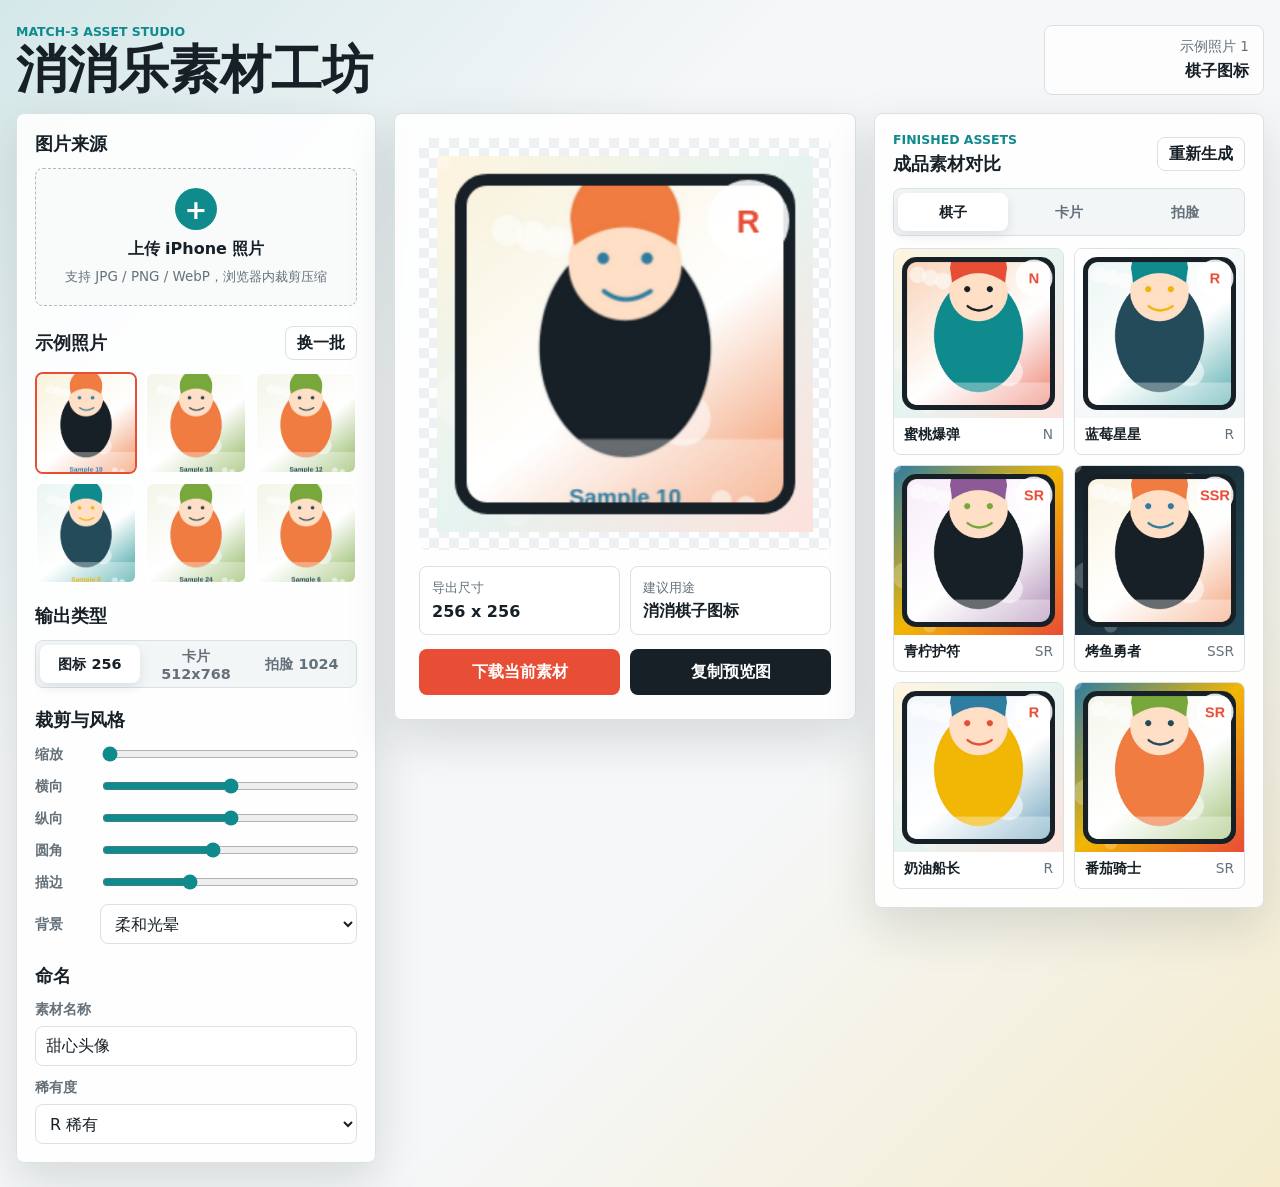
==== match-3-game/index.html @ a02fead3 "match 3 game client" ====
<!doctype html>
<html lang="zh-CN">
  <head>
    <meta charset="UTF-8" />
    <meta name="viewport" content="width=device-width, initial-scale=1.0" />
    <title>消消乐素材工坊</title>
    <link rel="stylesheet" href="./styles.css" />
  </head>
  <body>
    <main class="app-shell">
      <header class="topbar">
        <div>
          <p class="eyebrow">Match-3 Asset Studio</p>
          <h1>消消乐素材工坊</h1>
        </div>
        <div class="export-summary" aria-live="polite">
          <span id="sourceName">未选择图片</span>
          <strong id="outputModeLabel">棋子图标</strong>
        </div>
      </header>

      <section class="workspace">
        <aside class="tool-panel" aria-label="素材配置">
          <div class="panel-block">
            <h2>图片来源</h2>
            <label class="upload-drop" for="fileInput">
              <input id="fileInput" type="file" accept="image/jpeg,image/png,image/webp" />
              <span class="upload-icon" aria-hidden="true">+</span>
              <strong>上传 iPhone 照片</strong>
              <small>支持 JPG / PNG / WebP，浏览器内裁剪压缩</small>
            </label>
          </div>

          <div class="panel-block">
            <div class="block-title">
              <h2>示例照片</h2>
              <button class="ghost-button" id="regenerateSamples" type="button">换一批</button>
            </div>
            <div class="sample-grid" id="sampleGrid"></div>
          </div>

          <div class="panel-block">
            <h2>输出类型</h2>
            <div class="segmented" role="radiogroup" aria-label="输出类型">
              <button class="segment is-active" type="button" data-mode="icon">图标 256</button>
              <button class="segment" type="button" data-mode="card">卡片 512x768</button>
              <button class="segment" type="button" data-mode="slap">拍脸 1024</button>
            </div>
          </div>

          <div class="panel-block">
            <h2>裁剪与风格</h2>
            <label class="field">
              <span>缩放</span>
              <input id="scaleInput" type="range" min="1" max="3" step="0.01" value="1" />
            </label>
            <label class="field">
              <span>横向</span>
              <input id="offsetXInput" type="range" min="-1" max="1" step="0.01" value="0" />
            </label>
            <label class="field">
              <span>纵向</span>
              <input id="offsetYInput" type="range" min="-1" max="1" step="0.01" value="0" />
            </label>
            <label class="field">
              <span>圆角</span>
              <input id="radiusInput" type="range" min="0" max="42" step="1" value="18" />
            </label>
            <label class="field">
              <span>描边</span>
              <input id="borderInput" type="range" min="0" max="24" step="1" value="8" />
            </label>
            <label class="field">
              <span>背景</span>
              <select id="backdropInput">
                <option value="soft">柔和光晕</option>
                <option value="clean">干净浅色</option>
                <option value="rare">稀有卡面</option>
                <option value="dark">深色舞台</option>
              </select>
            </label>
          </div>

          <div class="panel-block">
            <h2>命名</h2>
            <label class="text-field">
              <span>素材名称</span>
              <input id="assetNameInput" type="text" value="甜心头像" maxlength="24" />
            </label>
            <label class="text-field">
              <span>稀有度</span>
              <select id="rarityInput">
                <option value="N">N 普通</option>
                <option value="R" selected>R 稀有</option>
                <option value="SR">SR 超稀有</option>
                <option value="SSR">SSR 典藏</option>
              </select>
            </label>
          </div>
        </aside>

        <section class="preview-panel" aria-label="素材预览">
          <div class="canvas-frame">
            <canvas id="previewCanvas" width="512" height="512"></canvas>
          </div>
          <div class="preview-meta">
            <div>
              <span>导出尺寸</span>
              <strong id="sizeLabel">256 x 256</strong>
            </div>
            <div>
              <span>建议用途</span>
              <strong id="usageLabel">消消棋子图标</strong>
            </div>
          </div>
          <div class="action-row">
            <button class="primary-button" id="downloadButton" type="button">下载当前素材</button>
            <button class="secondary-button" id="copyButton" type="button">复制预览图</button>
          </div>
        </section>

        <section class="gallery-panel" aria-label="成品素材">
          <div class="block-title">
            <div>
              <p class="eyebrow">Finished Assets</p>
              <h2>成品素材对比</h2>
            </div>
            <button class="ghost-button" id="buildGalleryButton" type="button">重新生成</button>
          </div>
          <div class="asset-tabs">
            <button class="tab is-active" type="button" data-gallery="icons">棋子</button>
            <button class="tab" type="button" data-gallery="cards">卡片</button>
            <button class="tab" type="button" data-gallery="slaps">拍脸</button>
          </div>
          <div class="asset-grid" id="assetGrid"></div>
        </section>
      </section>
    </main>

    <div class="lightbox" id="lightbox" aria-hidden="true">
      <button class="lightbox-close" id="lightboxClose" type="button" aria-label="关闭">x</button>
      <img id="lightboxImage" alt="" />
    </div>

    <script src="./script.js"></script>
  </body>
</html>
---- match-3-game/styles.css ----
:root {
  color-scheme: light;
  --ink: #172026;
  --muted: #65717a;
  --line: #d9e1e6;
  --paper: #f5f7f8;
  --panel: #ffffff;
  --accent: #e84d36;
  --teal: #0f8b8d;
  --gold: #f2b705;
  --green: #5a9c4a;
  --shadow: 0 18px 50px rgba(23, 32, 38, 0.14);
}

* {
  box-sizing: border-box;
}

body {
  margin: 0;
  min-height: 100vh;
  font-family:
    Inter, "PingFang SC", "Microsoft YaHei", system-ui, -apple-system, BlinkMacSystemFont, sans-serif;
  color: var(--ink);
  background:
    linear-gradient(135deg, rgba(15, 139, 141, 0.14), transparent 32%),
    linear-gradient(315deg, rgba(242, 183, 5, 0.18), transparent 36%),
    var(--paper);
}

button,
input,
select {
  font: inherit;
}

button {
  cursor: pointer;
}

.app-shell {
  width: min(1440px, calc(100% - 32px));
  margin: 0 auto;
  padding: 24px 0;
}

.topbar {
  display: flex;
  justify-content: space-between;
  gap: 18px;
  align-items: end;
  margin-bottom: 18px;
}

.eyebrow {
  margin: 0 0 5px;
  color: var(--teal);
  font-size: 0.78rem;
  font-weight: 900;
  letter-spacing: 0;
  text-transform: uppercase;
}

h1,
h2 {
  margin: 0;
  letter-spacing: 0;
}

h1 {
  font-size: clamp(2rem, 4vw, 3.9rem);
  line-height: 1;
}

h2 {
  font-size: 1.1rem;
}

.export-summary {
  min-width: 220px;
  display: grid;
  gap: 5px;
  justify-items: end;
  padding: 12px 14px;
  border: 1px solid var(--line);
  border-radius: 8px;
  background: rgba(255, 255, 255, 0.82);
}

.export-summary span {
  color: var(--muted);
  font-size: 0.85rem;
}

.workspace {
  display: grid;
  grid-template-columns: 360px minmax(0, 1fr) 390px;
  gap: 18px;
  align-items: start;
}

.tool-panel,
.preview-panel,
.gallery-panel {
  border: 1px solid var(--line);
  border-radius: 8px;
  background: rgba(255, 255, 255, 0.9);
  box-shadow: var(--shadow);
}

.tool-panel,
.gallery-panel {
  padding: 18px;
}

.panel-block + .panel-block {
  margin-top: 20px;
}

.block-title {
  display: flex;
  align-items: center;
  justify-content: space-between;
  gap: 12px;
}

.upload-drop {
  margin-top: 12px;
  min-height: 138px;
  display: grid;
  place-items: center;
  gap: 6px;
  padding: 18px;
  border: 1px dashed #aebbc3;
  border-radius: 8px;
  background: #f9fbfb;
  text-align: center;
}

.upload-drop input {
  position: absolute;
  inline-size: 1px;
  block-size: 1px;
  opacity: 0;
}

.upload-icon {
  width: 42px;
  height: 42px;
  display: grid;
  place-items: center;
  border-radius: 50%;
  background: var(--teal);
  color: #fff;
  font-size: 1.7rem;
  font-weight: 900;
}

.upload-drop small,
.preview-meta span {
  color: var(--muted);
  font-size: 0.84rem;
}

.sample-grid {
  display: grid;
  grid-template-columns: repeat(3, 1fr);
  gap: 8px;
  margin-top: 12px;
}

.sample-button {
  overflow: hidden;
  border: 2px solid transparent;
  border-radius: 8px;
  padding: 0;
  background: #fff;
}

.sample-button.is-active {
  border-color: var(--accent);
}

.sample-button img {
  display: block;
  width: 100%;
  aspect-ratio: 1;
  object-fit: cover;
}

.segmented,
.asset-tabs {
  display: grid;
  grid-template-columns: repeat(3, 1fr);
  gap: 6px;
  margin-top: 12px;
  padding: 4px;
  border: 1px solid var(--line);
  border-radius: 8px;
  background: #f3f6f7;
}

.segment,
.tab,
.ghost-button,
.primary-button,
.secondary-button {
  border: 0;
  border-radius: 8px;
  font-weight: 850;
}

.segment,
.tab {
  min-height: 38px;
  background: transparent;
  color: var(--muted);
  font-size: 0.9rem;
}

.segment.is-active,
.tab.is-active {
  background: #fff;
  color: var(--ink);
  box-shadow: 0 4px 12px rgba(23, 32, 38, 0.1);
}

.field,
.text-field {
  display: grid;
  gap: 7px;
  margin-top: 12px;
}

.field {
  grid-template-columns: 58px minmax(0, 1fr);
  align-items: center;
}

.field span,
.text-field span {
  color: var(--muted);
  font-size: 0.88rem;
  font-weight: 800;
}

input[type="range"] {
  width: 100%;
  accent-color: var(--teal);
}

input[type="text"],
select {
  width: 100%;
  height: 40px;
  border: 1px solid var(--line);
  border-radius: 8px;
  background: #fff;
  color: var(--ink);
  padding: 0 10px;
}

.ghost-button {
  min-height: 34px;
  padding: 0 11px;
  border: 1px solid var(--line);
  background: #fff;
  color: var(--ink);
}

.preview-panel {
  padding: clamp(16px, 3vw, 24px);
}

.canvas-frame {
  width: min(100%, 680px);
  margin: 0 auto;
  aspect-ratio: 1;
  display: grid;
  place-items: center;
  border-radius: 8px;
  background:
    linear-gradient(45deg, #edf1f3 25%, transparent 25%),
    linear-gradient(-45deg, #edf1f3 25%, transparent 25%),
    linear-gradient(45deg, transparent 75%, #edf1f3 75%),
    linear-gradient(-45deg, transparent 75%, #edf1f3 75%);
  background-position:
    0 0,
    0 10px,
    10px -10px,
    -10px 0;
  background-size: 20px 20px;
  overflow: hidden;
}

#previewCanvas {
  display: block;
  width: 100%;
  height: 100%;
}

.preview-meta {
  display: grid;
  grid-template-columns: repeat(2, 1fr);
  gap: 10px;
  margin-top: 16px;
}

.preview-meta div {
  display: grid;
  gap: 4px;
  padding: 12px;
  border: 1px solid var(--line);
  border-radius: 8px;
  background: #fff;
}

.action-row {
  display: grid;
  grid-template-columns: 1fr 1fr;
  gap: 10px;
  margin-top: 14px;
}

.primary-button,
.secondary-button {
  min-height: 46px;
  padding: 0 14px;
}

.primary-button {
  background: var(--accent);
  color: #fff;
}

.secondary-button {
  background: var(--ink);
  color: #fff;
}

.asset-grid {
  display: grid;
  grid-template-columns: repeat(2, 1fr);
  gap: 10px;
  margin-top: 12px;
}

.asset-card {
  border: 1px solid var(--line);
  border-radius: 8px;
  background: #fff;
  overflow: hidden;
}

.asset-card button {
  display: block;
  width: 100%;
  border: 0;
  padding: 0;
  background: transparent;
}

.asset-card img {
  display: block;
  width: 100%;
  aspect-ratio: 1;
  object-fit: cover;
}

.asset-card.is-card img {
  aspect-ratio: 2 / 3;
}

.asset-caption {
  display: flex;
  justify-content: space-between;
  gap: 8px;
  padding: 8px 10px 10px;
  font-size: 0.86rem;
}

.asset-caption span {
  color: var(--muted);
}

.lightbox {
  position: fixed;
  inset: 0;
  z-index: 20;
  display: none;
  place-items: center;
  padding: 24px;
  background: rgba(10, 16, 20, 0.72);
}

.lightbox.is-open {
  display: grid;
}

.lightbox img {
  max-width: min(920px, 94vw);
  max-height: 88vh;
  border-radius: 8px;
  box-shadow: 0 30px 90px rgba(0, 0, 0, 0.45);
}

.lightbox-close {
  position: absolute;
  top: 18px;
  right: 18px;
  width: 42px;
  height: 42px;
  border: 1px solid rgba(255, 255, 255, 0.4);
  border-radius: 8px;
  background: rgba(255, 255, 255, 0.12);
  color: #fff;
  font-size: 1.2rem;
  font-weight: 900;
}

@media (max-width: 1180px) {
  .workspace {
    grid-template-columns: 340px minmax(0, 1fr);
  }

  .gallery-panel {
    grid-column: 1 / -1;
  }

  .asset-grid {
    grid-template-columns: repeat(4, 1fr);
  }
}

@media (max-width: 780px) {
  .app-shell {
    width: min(100% - 20px, 1440px);
    padding: 12px 0;
  }

  .topbar,
  .workspace {
    display: grid;
    grid-template-columns: 1fr;
  }

  .export-summary {
    justify-items: start;
  }

  .asset-grid {
    grid-template-columns: repeat(2, 1fr);
  }
}
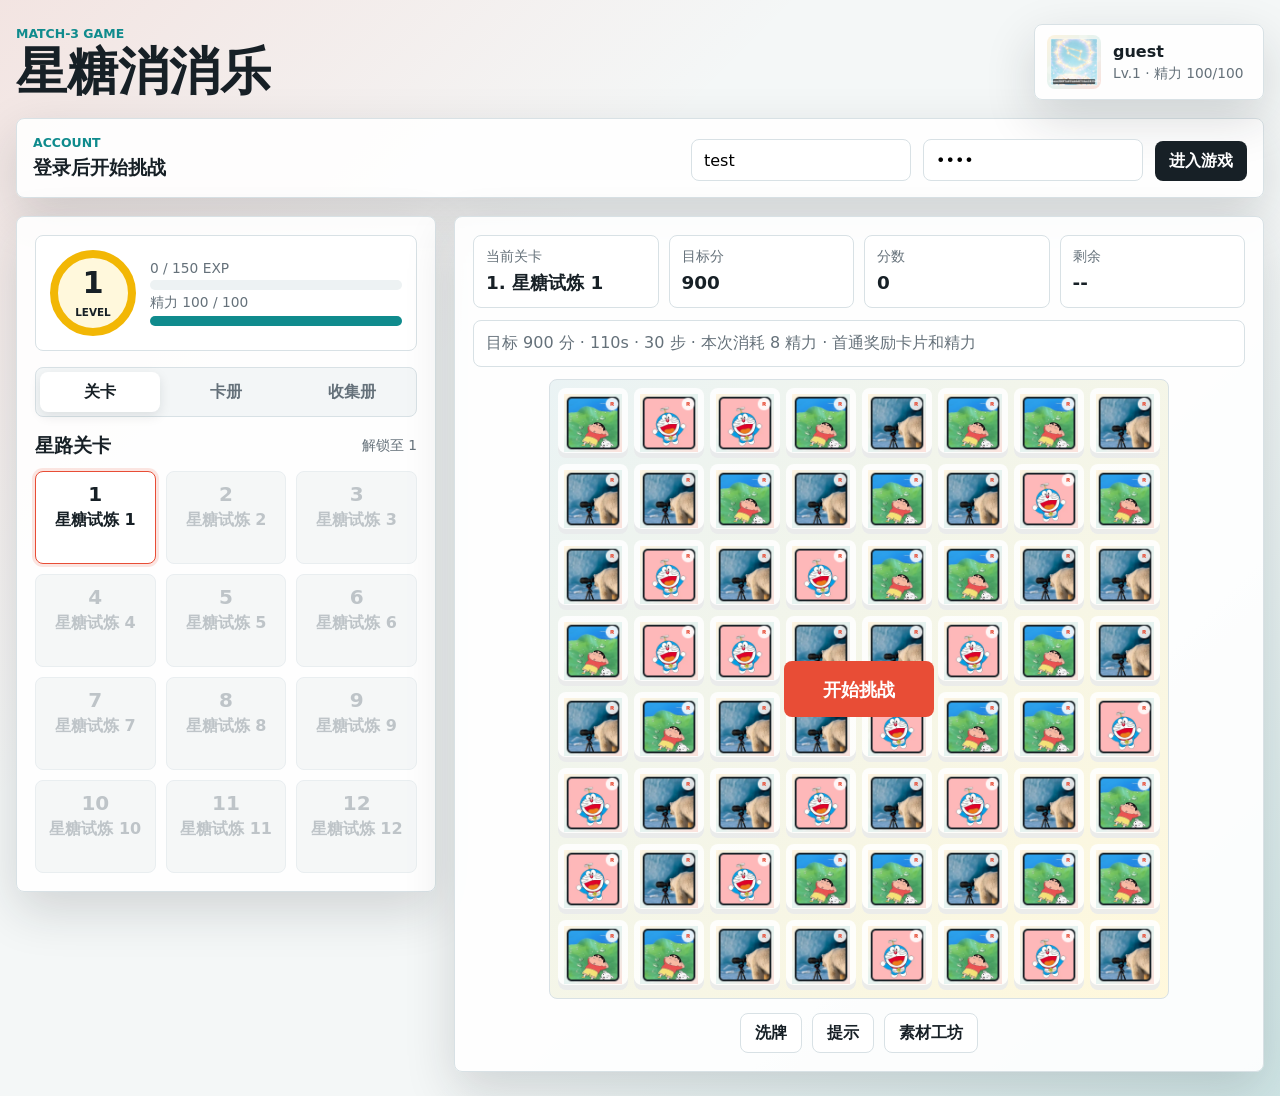
==== commit 21e45242: "Update client" ====
--- a/match-3-game/index.html
+++ b/match-3-game/index.html
@@ -3,143 +3,126 @@
   <head>
     <meta charset="UTF-8" />
     <meta name="viewport" content="width=device-width, initial-scale=1.0" />
-    <title>消消乐素材工坊</title>
+    <title>星糖消消乐</title>
     <link rel="stylesheet" href="./styles.css" />
   </head>
   <body>
     <main class="app-shell">
       <header class="topbar">
         <div>
-          <p class="eyebrow">Match-3 Asset Studio</p>
-          <h1>消消乐素材工坊</h1>
+          <p class="eyebrow">Match-3 Game</p>
+          <h1>星糖消消乐</h1>
         </div>
-        <div class="export-summary" aria-live="polite">
-          <span id="sourceName">未选择图片</span>
-          <strong id="outputModeLabel">棋子图标</strong>
+        <div class="player-card">
+          <img id="activeSkin" alt="" />
+          <div>
+            <strong id="playerName">未登录</strong>
+            <span id="playerStats">Lv.1 · 精力 0/0</span>
+          </div>
         </div>
       </header>
 
-      <section class="workspace">
-        <aside class="tool-panel" aria-label="素材配置">
-          <div class="panel-block">
-            <h2>图片来源</h2>
-            <label class="upload-drop" for="fileInput">
-              <input id="fileInput" type="file" accept="image/jpeg,image/png,image/webp" />
-              <span class="upload-icon" aria-hidden="true">+</span>
-              <strong>上传 iPhone 照片</strong>
-              <small>支持 JPG / PNG / WebP，浏览器内裁剪压缩</small>
-            </label>
-          </div>
+      <section class="login-panel" id="loginPanel">
+        <div>
+          <p class="eyebrow">Account</p>
+          <h2>登录后开始挑战</h2>
+        </div>
+        <input id="usernameInput" type="text" value="test" maxlength="64" placeholder="账号" />
+        <input id="passwordInput" type="password" value="test" maxlength="255" placeholder="密码" />
+        <button id="loginButton" type="button">进入游戏</button>
+      </section>
 
-          <div class="panel-block">
-            <div class="block-title">
-              <h2>示例照片</h2>
-              <button class="ghost-button" id="regenerateSamples" type="button">换一批</button>
+      <section class="game-layout">
+        <aside class="side-panel">
+          <div class="progress-card">
+            <div class="level-ring">
+              <strong id="levelNumber">1</strong>
+              <span>LEVEL</span>
             </div>
-            <div class="sample-grid" id="sampleGrid"></div>
-          </div>
-
-          <div class="panel-block">
-            <h2>输出类型</h2>
-            <div class="segmented" role="radiogroup" aria-label="输出类型">
-              <button class="segment is-active" type="button" data-mode="icon">图标 256</button>
-              <button class="segment" type="button" data-mode="card">卡片 512x768</button>
-              <button class="segment" type="button" data-mode="slap">拍脸 1024</button>
+            <div class="progress-copy">
+              <span id="expText">0 / 150 EXP</span>
+              <div class="bar"><i id="expBar"></i></div>
+              <span id="energyText">精力 0 / 100</span>
+              <div class="bar energy"><i id="energyBar"></i></div>
             </div>
           </div>
 
-          <div class="panel-block">
-            <h2>裁剪与风格</h2>
-            <label class="field">
-              <span>缩放</span>
-              <input id="scaleInput" type="range" min="1" max="3" step="0.01" value="1" />
-            </label>
-            <label class="field">
-              <span>横向</span>
-              <input id="offsetXInput" type="range" min="-1" max="1" step="0.01" value="0" />
-            </label>
-            <label class="field">
-              <span>纵向</span>
-              <input id="offsetYInput" type="range" min="-1" max="1" step="0.01" value="0" />
-            </label>
-            <label class="field">
-              <span>圆角</span>
-              <input id="radiusInput" type="range" min="0" max="42" step="1" value="18" />
-            </label>
-            <label class="field">
-              <span>描边</span>
-              <input id="borderInput" type="range" min="0" max="24" step="1" value="8" />
-            </label>
-            <label class="field">
-              <span>背景</span>
-              <select id="backdropInput">
-                <option value="soft">柔和光晕</option>
-                <option value="clean">干净浅色</option>
-                <option value="rare">稀有卡面</option>
-                <option value="dark">深色舞台</option>
-              </select>
-            </label>
+          <nav class="tabs" aria-label="主菜单">
+            <button class="tab is-active" type="button" data-view="levels">关卡</button>
+            <button class="tab" type="button" data-view="cards">卡册</button>
+            <button class="tab" type="button" data-view="albums">收集册</button>
+          </nav>
+
+          <div class="view is-active" id="levelsView">
+            <div class="section-title">
+              <h2>星路关卡</h2>
+              <span id="unlockText">解锁至 1</span>
+            </div>
+            <div class="level-list" id="levelList"></div>
           </div>
 
-          <div class="panel-block">
-            <h2>命名</h2>
-            <label class="text-field">
-              <span>素材名称</span>
-              <input id="assetNameInput" type="text" value="甜心头像" maxlength="24" />
-            </label>
-            <label class="text-field">
-              <span>稀有度</span>
-              <select id="rarityInput">
-                <option value="N">N 普通</option>
-                <option value="R" selected>R 稀有</option>
-                <option value="SR">SR 超稀有</option>
-                <option value="SSR">SSR 典藏</option>
-              </select>
-            </label>
+          <div class="view" id="cardsView">
+            <div class="section-title">
+              <h2>皮肤卡片册</h2>
+              <span id="cardCount">0 / 0</span>
+            </div>
+            <div class="skin-grid" id="skinGrid"></div>
+          </div>
+
+          <div class="view" id="albumsView">
+            <div class="section-title">
+              <h2>收集册</h2>
+              <span>集齐领奖</span>
+            </div>
+            <div class="album-list" id="albumList"></div>
           </div>
         </aside>
 
-        <section class="preview-panel" aria-label="素材预览">
-          <div class="canvas-frame">
-            <canvas id="previewCanvas" width="512" height="512"></canvas>
-          </div>
-          <div class="preview-meta">
+        <section class="board-panel">
+          <div class="hud">
             <div>
-              <span>导出尺寸</span>
-              <strong id="sizeLabel">256 x 256</strong>
+              <span>当前关卡</span>
+              <strong id="currentLevelName">请选择关卡</strong>
             </div>
             <div>
-              <span>建议用途</span>
-              <strong id="usageLabel">消消棋子图标</strong>
+              <span>目标分</span>
+              <strong id="targetScore">0</strong>
+            </div>
+            <div>
+              <span>分数</span>
+              <strong id="scoreText">0</strong>
+            </div>
+            <div>
+              <span>剩余</span>
+              <strong id="timerText">--</strong>
             </div>
           </div>
-          <div class="action-row">
-            <button class="primary-button" id="downloadButton" type="button">下载当前素材</button>
-            <button class="secondary-button" id="copyButton" type="button">复制预览图</button>
+
+          <div class="objective-strip" id="objectiveText">选择已解锁关卡后开始。</div>
+
+          <div class="board-wrap">
+            <div class="board" id="board"></div>
+            <button class="start-button" id="startButton" type="button">开始挑战</button>
           </div>
-        </section>
 
-        <section class="gallery-panel" aria-label="成品素材">
-          <div class="block-title">
-            <div>
-              <p class="eyebrow">Finished Assets</p>
-              <h2>成品素材对比</h2>
-            </div>
-            <button class="ghost-button" id="buildGalleryButton" type="button">重新生成</button>
+          <div class="tool-row">
+            <button id="shuffleButton" type="button">洗牌</button>
+            <button id="hintButton" type="button">提示</button>
+            <a href="./asset-studio.html">素材工坊</a>
           </div>
-          <div class="asset-tabs">
-            <button class="tab is-active" type="button" data-gallery="icons">棋子</button>
-            <button class="tab" type="button" data-gallery="cards">卡片</button>
-            <button class="tab" type="button" data-gallery="slaps">拍脸</button>
-          </div>
-          <div class="asset-grid" id="assetGrid"></div>
         </section>
       </section>
     </main>
 
-    <div class="lightbox" id="lightbox" aria-hidden="true">
-      <button class="lightbox-close" id="lightboxClose" type="button" aria-label="关闭">x</button>
-      <img id="lightboxImage" alt="" />
+    <div class="modal-backdrop" id="modal" aria-hidden="true">
+      <section class="modal">
+        <button class="modal-close" id="modalClose" type="button" aria-label="关闭">x</button>
+        <img id="modalImage" alt="" />
+        <p class="eyebrow" id="modalKicker">Result</p>
+        <h2 id="modalTitle">完成</h2>
+        <p id="modalBody"></p>
+        <button id="modalAction" type="button">知道了</button>
+      </section>
     </div>
 
     <script src="./script.js"></script>
--- a/match-3-game/styles.css
+++ b/match-3-game/styles.css
@@ -2,14 +2,12 @@
   color-scheme: light;
   --ink: #172026;
   --muted: #65717a;
-  --line: #d9e1e6;
-  --paper: #f5f7f8;
-  --panel: #ffffff;
+  --line: #d8e1e5;
+  --paper: #f4f7f7;
   --accent: #e84d36;
   --teal: #0f8b8d;
   --gold: #f2b705;
-  --green: #5a9c4a;
-  --shadow: 0 18px 50px rgba(23, 32, 38, 0.14);
+  --shadow: 0 18px 50px rgba(23, 32, 38, 0.16);
 }
 
 * {
@@ -23,32 +21,39 @@
     Inter, "PingFang SC", "Microsoft YaHei", system-ui, -apple-system, BlinkMacSystemFont, sans-serif;
   color: var(--ink);
   background:
-    linear-gradient(135deg, rgba(15, 139, 141, 0.14), transparent 32%),
-    linear-gradient(315deg, rgba(242, 183, 5, 0.18), transparent 36%),
+    linear-gradient(135deg, rgba(232, 77, 54, 0.11), transparent 34%),
+    linear-gradient(315deg, rgba(15, 139, 141, 0.16), transparent 36%),
     var(--paper);
 }
 
 button,
-input,
-select {
+input {
   font: inherit;
 }
 
-button {
+button,
+a {
   cursor: pointer;
 }
 
 .app-shell {
-  width: min(1440px, calc(100% - 32px));
+  width: min(1420px, calc(100% - 32px));
   margin: 0 auto;
   padding: 24px 0;
 }
 
+.topbar,
+.game-layout,
+.login-panel,
+.progress-card,
+.section-title {
+  display: flex;
+}
+
 .topbar {
-  display: flex;
   justify-content: space-between;
+  align-items: center;
   gap: 18px;
-  align-items: end;
   margin-bottom: 18px;
 }
 
@@ -62,393 +67,503 @@
 }
 
 h1,
-h2 {
+h2,
+h3 {
   margin: 0;
   letter-spacing: 0;
 }
 
 h1 {
-  font-size: clamp(2rem, 4vw, 3.9rem);
+  font-size: clamp(2rem, 4vw, 4rem);
   line-height: 1;
 }
 
 h2 {
-  font-size: 1.1rem;
-}
-
-.export-summary {
-  min-width: 220px;
-  display: grid;
-  gap: 5px;
-  justify-items: end;
-  padding: 12px 14px;
-  border: 1px solid var(--line);
-  border-radius: 8px;
-  background: rgba(255, 255, 255, 0.82);
-}
-
-.export-summary span {
-  color: var(--muted);
-  font-size: 0.85rem;
-}
-
-.workspace {
-  display: grid;
-  grid-template-columns: 360px minmax(0, 1fr) 390px;
-  gap: 18px;
-  align-items: start;
-}
-
-.tool-panel,
-.preview-panel,
-.gallery-panel {
+  font-size: 1.18rem;
+}
+
+.player-card,
+.login-panel,
+.side-panel,
+.board-panel,
+.modal {
   border: 1px solid var(--line);
   border-radius: 8px;
   background: rgba(255, 255, 255, 0.9);
   box-shadow: var(--shadow);
 }
 
-.tool-panel,
-.gallery-panel {
-  padding: 18px;
-}
-
-.panel-block + .panel-block {
-  margin-top: 20px;
-}
-
-.block-title {
+.player-card {
+  min-width: 230px;
   display: flex;
   align-items: center;
-  justify-content: space-between;
   gap: 12px;
-}
-
-.upload-drop {
-  margin-top: 12px;
-  min-height: 138px;
-  display: grid;
+  padding: 10px 12px;
+}
+
+.player-card img {
+  width: 54px;
+  height: 54px;
+  border-radius: 8px;
+  object-fit: cover;
+  background: #edf2f3;
+}
+
+.player-card div,
+.progress-copy,
+.hud div {
+  display: grid;
+  gap: 4px;
+}
+
+.player-card span,
+.hud span,
+.section-title span,
+.progress-copy span,
+.album-card p {
+  color: var(--muted);
+  font-size: 0.86rem;
+}
+
+.login-panel {
+  align-items: end;
+  gap: 12px;
+  padding: 16px;
+  margin-bottom: 18px;
+}
+
+.login-panel div {
+  margin-right: auto;
+}
+
+input {
+  width: min(220px, 100%);
+  height: 42px;
+  border: 1px solid var(--line);
+  border-radius: 8px;
+  padding: 0 12px;
+}
+
+button,
+.tool-row a {
+  min-height: 40px;
+  border: 0;
+  border-radius: 8px;
+  padding: 0 14px;
+  background: var(--ink);
+  color: #fff;
+  font-weight: 850;
+  text-decoration: none;
+  display: inline-grid;
   place-items: center;
-  gap: 6px;
+}
+
+button:disabled {
+  cursor: not-allowed;
+  opacity: 0.55;
+}
+
+.game-layout {
+  align-items: start;
+  gap: 18px;
+}
+
+.side-panel {
+  width: 420px;
   padding: 18px;
-  border: 1px dashed #aebbc3;
-  border-radius: 8px;
-  background: #f9fbfb;
-  text-align: center;
-}
-
-.upload-drop input {
-  position: absolute;
-  inline-size: 1px;
-  block-size: 1px;
-  opacity: 0;
-}
-
-.upload-icon {
-  width: 42px;
-  height: 42px;
+}
+
+.board-panel {
+  flex: 1;
+  padding: 18px;
+}
+
+.progress-card {
+  gap: 14px;
+  align-items: center;
+  padding: 14px;
+  border: 1px solid var(--line);
+  border-radius: 8px;
+  background: #fff;
+}
+
+.level-ring {
+  width: 86px;
+  height: 86px;
   display: grid;
   place-items: center;
   border-radius: 50%;
+  border: 8px solid var(--gold);
+  background: #fff8dc;
+}
+
+.level-ring strong {
+  font-size: 1.9rem;
+  line-height: 1;
+}
+
+.level-ring span {
+  margin-top: -12px;
+  font-size: 0.65rem;
+  font-weight: 900;
+}
+
+.progress-copy {
+  flex: 1;
+}
+
+.bar {
+  height: 10px;
+  border-radius: 999px;
+  overflow: hidden;
+  background: #edf2f3;
+}
+
+.bar i {
+  display: block;
+  height: 100%;
+  width: 0;
+  background: var(--accent);
+}
+
+.bar.energy i {
   background: var(--teal);
-  color: #fff;
-  font-size: 1.7rem;
-  font-weight: 900;
-}
-
-.upload-drop small,
-.preview-meta span {
-  color: var(--muted);
-  font-size: 0.84rem;
-}
-
-.sample-grid {
-  display: grid;
-  grid-template-columns: repeat(3, 1fr);
-  gap: 8px;
-  margin-top: 12px;
-}
-
-.sample-button {
-  overflow: hidden;
-  border: 2px solid transparent;
-  border-radius: 8px;
-  padding: 0;
-  background: #fff;
-}
-
-.sample-button.is-active {
-  border-color: var(--accent);
-}
-
-.sample-button img {
-  display: block;
-  width: 100%;
-  aspect-ratio: 1;
-  object-fit: cover;
-}
-
-.segmented,
-.asset-tabs {
+}
+
+.tabs {
   display: grid;
   grid-template-columns: repeat(3, 1fr);
   gap: 6px;
-  margin-top: 12px;
+  margin: 16px 0;
   padding: 4px;
   border: 1px solid var(--line);
   border-radius: 8px;
   background: #f3f6f7;
 }
 
-.segment,
-.tab,
-.ghost-button,
-.primary-button,
-.secondary-button {
-  border: 0;
-  border-radius: 8px;
-  font-weight: 850;
-}
-
-.segment,
 .tab {
-  min-height: 38px;
   background: transparent;
   color: var(--muted);
-  font-size: 0.9rem;
-}
-
-.segment.is-active,
+}
+
 .tab.is-active {
   background: #fff;
   color: var(--ink);
   box-shadow: 0 4px 12px rgba(23, 32, 38, 0.1);
 }
 
-.field,
-.text-field {
-  display: grid;
-  gap: 7px;
-  margin-top: 12px;
-}
-
-.field {
-  grid-template-columns: 58px minmax(0, 1fr);
+.view {
+  display: none;
+}
+
+.view.is-active {
+  display: block;
+}
+
+.section-title {
+  justify-content: space-between;
   align-items: center;
-}
-
-.field span,
-.text-field span {
+  gap: 10px;
+  margin-bottom: 12px;
+}
+
+.level-list,
+.skin-grid {
+  display: grid;
+  grid-template-columns: repeat(3, 1fr);
+  gap: 10px;
+}
+
+.level-button {
+  min-height: 86px;
+  padding: 10px;
+  align-content: center;
+  gap: 4px;
+  background: #fff;
+  color: var(--ink);
+  border: 1px solid var(--line);
+}
+
+.level-button.is-selected {
+  border-color: var(--accent);
+  box-shadow: 0 0 0 3px rgba(232, 77, 54, 0.14);
+}
+
+.level-button.is-locked {
+  background: #eef2f3;
+  color: #8b969d;
+}
+
+.level-button strong {
+  font-size: 1.25rem;
+}
+
+.stars {
+  color: var(--gold);
+  min-height: 18px;
+}
+
+.skin-card {
+  position: relative;
+  min-height: 150px;
+  overflow: hidden;
+  border: 1px solid var(--line);
+  border-radius: 8px;
+  background: #fff;
+  color: var(--ink);
+  padding: 0;
+}
+
+.skin-card img {
+  width: 100%;
+  aspect-ratio: 2 / 3;
+  display: block;
+  object-fit: cover;
+  filter: grayscale(1);
+  opacity: 0.42;
+}
+
+.skin-card.is-owned img {
+  filter: none;
+  opacity: 1;
+}
+
+.skin-card span {
+  position: absolute;
+  left: 6px;
+  right: 6px;
+  bottom: 6px;
+  padding: 5px 6px;
+  border-radius: 8px;
+  background: rgba(23, 32, 38, 0.78);
+  color: #fff;
+  font-size: 0.78rem;
+}
+
+.skin-card.is-active {
+  border-color: var(--gold);
+}
+
+.album-list {
+  display: grid;
+  gap: 12px;
+}
+
+.album-card {
+  padding: 14px;
+  border: 1px solid var(--line);
+  border-radius: 8px;
+  background: #fff;
+}
+
+.album-card p {
+  margin: 8px 0 12px;
+  line-height: 1.45;
+}
+
+.album-card button {
+  width: 100%;
+  background: var(--teal);
+}
+
+.hud {
+  display: grid;
+  grid-template-columns: repeat(4, 1fr);
+  gap: 10px;
+}
+
+.hud div,
+.objective-strip {
+  padding: 12px;
+  border: 1px solid var(--line);
+  border-radius: 8px;
+  background: #fff;
+}
+
+.hud strong {
+  font-size: 1.15rem;
+}
+
+.objective-strip {
+  margin: 12px 0;
   color: var(--muted);
-  font-size: 0.88rem;
-  font-weight: 800;
-}
-
-input[type="range"] {
-  width: 100%;
-  accent-color: var(--teal);
-}
-
-input[type="text"],
-select {
-  width: 100%;
-  height: 40px;
-  border: 1px solid var(--line);
-  border-radius: 8px;
-  background: #fff;
-  color: var(--ink);
-  padding: 0 10px;
-}
-
-.ghost-button {
-  min-height: 34px;
-  padding: 0 11px;
-  border: 1px solid var(--line);
-  background: #fff;
-  color: var(--ink);
-}
-
-.preview-panel {
-  padding: clamp(16px, 3vw, 24px);
-}
-
-.canvas-frame {
-  width: min(100%, 680px);
+}
+
+.board-wrap {
+  position: relative;
+  width: min(78vw, 620px);
+  aspect-ratio: 1;
   margin: 0 auto;
-  aspect-ratio: 1;
-  display: grid;
-  place-items: center;
-  border-radius: 8px;
-  background:
-    linear-gradient(45deg, #edf1f3 25%, transparent 25%),
-    linear-gradient(-45deg, #edf1f3 25%, transparent 25%),
-    linear-gradient(45deg, transparent 75%, #edf1f3 75%),
-    linear-gradient(-45deg, transparent 75%, #edf1f3 75%);
-  background-position:
-    0 0,
-    0 10px,
-    10px -10px,
-    -10px 0;
-  background-size: 20px 20px;
-  overflow: hidden;
-}
-
-#previewCanvas {
-  display: block;
+}
+
+.board {
+  display: grid;
+  grid-template-columns: repeat(8, 1fr);
+  grid-template-rows: repeat(8, 1fr);
+  gap: 6px;
   width: 100%;
   height: 100%;
-}
-
-.preview-meta {
-  display: grid;
-  grid-template-columns: repeat(2, 1fr);
+  padding: 8px;
+  border: 1px solid var(--line);
+  border-radius: 8px;
+  background: linear-gradient(135deg, #eaf3f4, #fff8dc);
+}
+
+.tile {
+  min-height: 0;
+  padding: 0;
+  border-radius: 8px;
+  background: rgba(255, 255, 255, 0.86);
+  box-shadow: inset 0 -5px 0 rgba(23, 32, 38, 0.08);
+  transition:
+    transform 160ms ease,
+    box-shadow 160ms ease,
+    opacity 160ms ease;
+}
+
+.tile img {
+  display: block;
+  width: 82%;
+  height: 82%;
+  margin: auto;
+  object-fit: contain;
+  pointer-events: none;
+}
+
+.tile.is-selected {
+  transform: scale(1.08);
+  box-shadow:
+    inset 0 -5px 0 rgba(23, 32, 38, 0.08),
+    0 0 0 4px rgba(232, 77, 54, 0.3);
+}
+
+.tile.is-hint {
+  box-shadow:
+    inset 0 -5px 0 rgba(23, 32, 38, 0.08),
+    0 0 0 4px rgba(242, 183, 5, 0.52);
+}
+
+.tile.is-clearing {
+  opacity: 0;
+  transform: scale(0.4) rotate(8deg);
+}
+
+.start-button {
+  position: absolute;
+  inset: 50% auto auto 50%;
+  transform: translate(-50%, -50%);
+  min-width: 150px;
+  min-height: 56px;
+  background: var(--accent);
+  font-size: 1.15rem;
+}
+
+.tool-row {
+  display: flex;
   gap: 10px;
-  margin-top: 16px;
-}
-
-.preview-meta div {
-  display: grid;
-  gap: 4px;
-  padding: 12px;
-  border: 1px solid var(--line);
-  border-radius: 8px;
-  background: #fff;
-}
-
-.action-row {
-  display: grid;
-  grid-template-columns: 1fr 1fr;
-  gap: 10px;
+  justify-content: center;
   margin-top: 14px;
 }
 
-.primary-button,
-.secondary-button {
-  min-height: 46px;
-  padding: 0 14px;
-}
-
-.primary-button {
-  background: var(--accent);
-  color: #fff;
-}
-
-.secondary-button {
-  background: var(--ink);
-  color: #fff;
-}
-
-.asset-grid {
-  display: grid;
-  grid-template-columns: repeat(2, 1fr);
-  gap: 10px;
-  margin-top: 12px;
-}
-
-.asset-card {
-  border: 1px solid var(--line);
-  border-radius: 8px;
-  background: #fff;
-  overflow: hidden;
-}
-
-.asset-card button {
-  display: block;
-  width: 100%;
-  border: 0;
-  padding: 0;
-  background: transparent;
-}
-
-.asset-card img {
-  display: block;
-  width: 100%;
-  aspect-ratio: 1;
-  object-fit: cover;
-}
-
-.asset-card.is-card img {
-  aspect-ratio: 2 / 3;
-}
-
-.asset-caption {
-  display: flex;
-  justify-content: space-between;
-  gap: 8px;
-  padding: 8px 10px 10px;
-  font-size: 0.86rem;
-}
-
-.asset-caption span {
-  color: var(--muted);
-}
-
-.lightbox {
+.tool-row button,
+.tool-row a {
+  background: #fff;
+  color: var(--ink);
+  border: 1px solid var(--line);
+}
+
+.modal-backdrop {
   position: fixed;
   inset: 0;
   z-index: 20;
   display: none;
   place-items: center;
-  padding: 24px;
-  background: rgba(10, 16, 20, 0.72);
-}
-
-.lightbox.is-open {
-  display: grid;
-}
-
-.lightbox img {
-  max-width: min(920px, 94vw);
-  max-height: 88vh;
-  border-radius: 8px;
-  box-shadow: 0 30px 90px rgba(0, 0, 0, 0.45);
-}
-
-.lightbox-close {
+  padding: 22px;
+  background: rgba(10, 16, 20, 0.64);
+}
+
+.modal-backdrop.is-open {
+  display: grid;
+}
+
+.modal {
+  position: relative;
+  width: min(430px, 100%);
+  padding: 22px;
+  text-align: center;
+  animation: pop 360ms cubic-bezier(0.2, 1.35, 0.35, 1);
+}
+
+.modal img {
+  width: min(280px, 72vw);
+  aspect-ratio: 1;
+  border-radius: 8px;
+  object-fit: cover;
+  background: #edf2f3;
+}
+
+.modal p {
+  color: var(--muted);
+  line-height: 1.55;
+}
+
+.modal-close {
   position: absolute;
-  top: 18px;
-  right: 18px;
-  width: 42px;
-  height: 42px;
-  border: 1px solid rgba(255, 255, 255, 0.4);
-  border-radius: 8px;
-  background: rgba(255, 255, 255, 0.12);
-  color: #fff;
-  font-size: 1.2rem;
-  font-weight: 900;
-}
-
-@media (max-width: 1180px) {
-  .workspace {
-    grid-template-columns: 340px minmax(0, 1fr);
-  }
-
-  .gallery-panel {
-    grid-column: 1 / -1;
-  }
-
-  .asset-grid {
-    grid-template-columns: repeat(4, 1fr);
-  }
-}
-
-@media (max-width: 780px) {
-  .app-shell {
-    width: min(100% - 20px, 1440px);
-    padding: 12px 0;
-  }
-
-  .topbar,
-  .workspace {
+  top: 10px;
+  right: 10px;
+  width: 38px;
+  min-height: 38px;
+  padding: 0;
+  background: #fff;
+  color: var(--ink);
+  border: 1px solid var(--line);
+}
+
+#modalAction {
+  width: 100%;
+  background: var(--teal);
+}
+
+@keyframes pop {
+  from {
+    opacity: 0;
+    transform: scale(0.76);
+  }
+  to {
+    opacity: 1;
+    transform: scale(1);
+  }
+}
+
+@media (max-width: 1080px) {
+  .game-layout {
     display: grid;
     grid-template-columns: 1fr;
   }
 
-  .export-summary {
-    justify-items: start;
-  }
-
-  .asset-grid {
+  .side-panel {
+    width: 100%;
+  }
+}
+
+@media (max-width: 640px) {
+  .app-shell {
+    width: min(100% - 18px, 1420px);
+    padding: 10px 0;
+  }
+
+  .topbar,
+  .login-panel {
+    display: grid;
+  }
+
+  .hud,
+  .level-list,
+  .skin-grid {
     grid-template-columns: repeat(2, 1fr);
   }
-}
+
+  .board-wrap {
+    width: 100%;
+  }
+}
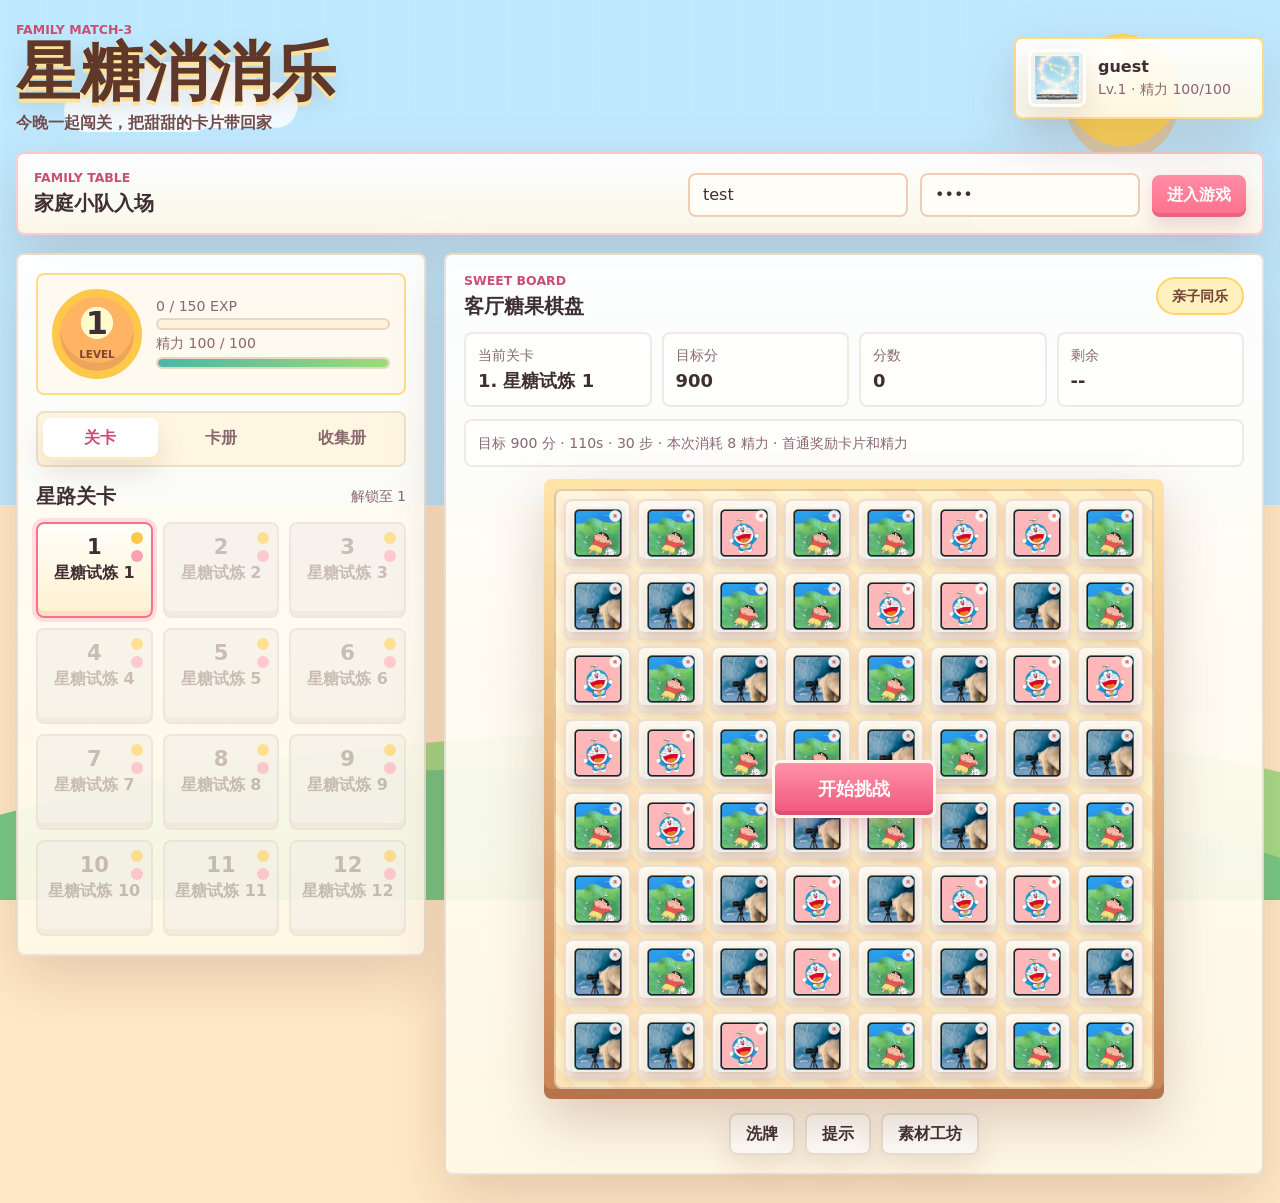
==== commit 59a5983e: "refresh match3 family game UI" ====
--- a/match-3-game/index.html
+++ b/match-3-game/index.html
@@ -7,11 +7,19 @@
     <link rel="stylesheet" href="./styles.css" />
   </head>
   <body>
+    <div class="scene-backdrop" aria-hidden="true">
+      <div class="cloud cloud-a"></div>
+      <div class="cloud cloud-b"></div>
+      <div class="sun"></div>
+      <div class="hill hill-a"></div>
+      <div class="hill hill-b"></div>
+    </div>
     <main class="app-shell">
       <header class="topbar">
-        <div>
-          <p class="eyebrow">Match-3 Game</p>
+        <div class="brand-block">
+          <p class="eyebrow">Family Match-3</p>
           <h1>星糖消消乐</h1>
+          <p class="tagline">今晚一起闯关，把甜甜的卡片带回家</p>
         </div>
         <div class="player-card">
           <img id="activeSkin" alt="" />
@@ -24,8 +32,8 @@
 
       <section class="login-panel" id="loginPanel">
         <div>
-          <p class="eyebrow">Account</p>
-          <h2>登录后开始挑战</h2>
+          <p class="eyebrow">Family Table</p>
+          <h2>家庭小队入场</h2>
         </div>
         <input id="usernameInput" type="text" value="test" maxlength="64" placeholder="账号" />
         <input id="passwordInput" type="password" value="test" maxlength="255" placeholder="密码" />
@@ -79,6 +87,13 @@
         </aside>
 
         <section class="board-panel">
+          <div class="board-heading">
+            <div>
+              <p class="eyebrow">Sweet Board</p>
+              <h2>客厅糖果棋盘</h2>
+            </div>
+            <span class="board-badge">亲子同乐</span>
+          </div>
           <div class="hud">
             <div>
               <span>当前关卡</span>
--- a/match-3-game/styles.css
+++ b/match-3-game/styles.css
@@ -1,29 +1,45 @@
 :root {
   color-scheme: light;
-  --ink: #172026;
-  --muted: #65717a;
-  --line: #d8e1e5;
-  --paper: #f4f7f7;
-  --accent: #e84d36;
-  --teal: #0f8b8d;
-  --gold: #f2b705;
-  --shadow: 0 18px 50px rgba(23, 32, 38, 0.16);
+  --ink: #3f2e32;
+  --muted: #8a6870;
+  --cream: #fffdf6;
+  --line: #f0cdb5;
+  --rose: #ff6f8d;
+  --berry: #c94f75;
+  --mint: #4db6a7;
+  --gold: #ffc84a;
+  --shadow: 0 22px 58px rgba(118, 70, 55, 0.2);
+  --soft-shadow: 0 12px 28px rgba(118, 70, 55, 0.14);
 }
 
 * {
   box-sizing: border-box;
+}
+
+html {
+  min-height: 100%;
 }
 
 body {
   margin: 0;
   min-height: 100vh;
+  overflow-x: hidden;
   font-family:
     Inter, "PingFang SC", "Microsoft YaHei", system-ui, -apple-system, BlinkMacSystemFont, sans-serif;
   color: var(--ink);
+  background: linear-gradient(#bfe9ff 0 42%, #ffe9c7 42% 100%);
+}
+
+body::before {
+  content: "";
+  position: fixed;
+  inset: 0;
+  z-index: -3;
   background:
-    linear-gradient(135deg, rgba(232, 77, 54, 0.11), transparent 34%),
-    linear-gradient(315deg, rgba(15, 139, 141, 0.16), transparent 36%),
-    var(--paper);
+    linear-gradient(90deg, rgba(255, 255, 255, 0.22) 1px, transparent 1px),
+    linear-gradient(0deg, rgba(255, 255, 255, 0.18) 1px, transparent 1px);
+  background-size: 46px 46px;
+  opacity: 0.42;
 }
 
 button,
@@ -36,17 +52,86 @@
   cursor: pointer;
 }
 
+.scene-backdrop,
+.scene-backdrop * {
+  pointer-events: none;
+}
+
+.scene-backdrop {
+  position: fixed;
+  inset: 0;
+  z-index: -2;
+  overflow: hidden;
+}
+
+.sun {
+  position: absolute;
+  top: 34px;
+  right: max(26px, 8vw);
+  width: 112px;
+  height: 112px;
+  border-radius: 50%;
+  background:
+    radial-gradient(circle at 34% 30%, #fff7b8 0 23%, transparent 24%),
+    #ffd75b;
+  box-shadow: 0 14px 0 rgba(255, 176, 76, 0.45);
+}
+
+.cloud {
+  position: absolute;
+  height: 42px;
+  border-radius: 999px;
+  background: rgba(255, 255, 255, 0.82);
+  box-shadow:
+    36px -18px 0 10px rgba(255, 255, 255, 0.82),
+    82px -6px 0 2px rgba(255, 255, 255, 0.82);
+}
+
+.cloud-a {
+  top: 90px;
+  left: 5vw;
+  width: 150px;
+}
+
+.cloud-b {
+  top: 190px;
+  right: 15vw;
+  width: 118px;
+  opacity: 0.72;
+}
+
+.hill {
+  position: absolute;
+  left: -8vw;
+  right: -8vw;
+  bottom: -90px;
+  height: 260px;
+  border-radius: 50% 50% 0 0;
+}
+
+.hill-a {
+  background: #a6dc86;
+  transform: rotate(-2deg);
+}
+
+.hill-b {
+  bottom: -132px;
+  background: #75c985;
+  transform: rotate(2deg);
+}
+
 .app-shell {
   width: min(1420px, calc(100% - 32px));
   margin: 0 auto;
-  padding: 24px 0;
+  padding: 22px 0 28px;
 }
 
 .topbar,
 .game-layout,
 .login-panel,
 .progress-card,
-.section-title {
+.section-title,
+.board-heading {
   display: flex;
 }
 
@@ -57,9 +142,13 @@
   margin-bottom: 18px;
 }
 
+.brand-block {
+  min-width: 0;
+}
+
 .eyebrow {
   margin: 0 0 5px;
-  color: var(--teal);
+  color: var(--berry);
   font-size: 0.78rem;
   font-weight: 900;
   letter-spacing: 0;
@@ -68,18 +157,34 @@
 
 h1,
 h2,
+h3,
+p {
+  letter-spacing: 0;
+}
+
+h1,
+h2,
 h3 {
   margin: 0;
-  letter-spacing: 0;
 }
 
 h1 {
-  font-size: clamp(2rem, 4vw, 4rem);
-  line-height: 1;
+  color: #5f3829;
+  font-size: clamp(2.35rem, 5vw, 4.8rem);
+  line-height: 0.95;
+  text-shadow:
+    0 4px 0 #ffe19a,
+    0 8px 22px rgba(111, 66, 42, 0.18);
 }
 
 h2 {
-  font-size: 1.18rem;
+  font-size: 1.22rem;
+}
+
+.tagline {
+  margin: 10px 0 0;
+  color: #724c4d;
+  font-weight: 850;
 }
 
 .player-card,
@@ -87,26 +192,29 @@
 .side-panel,
 .board-panel,
 .modal {
-  border: 1px solid var(--line);
-  border-radius: 8px;
-  background: rgba(255, 255, 255, 0.9);
+  border: 2px solid rgba(139, 89, 62, 0.18);
+  border-radius: 8px;
+  background: linear-gradient(180deg, rgba(255, 255, 255, 0.95), rgba(255, 248, 231, 0.93));
   box-shadow: var(--shadow);
 }
 
 .player-card {
-  min-width: 230px;
+  min-width: 250px;
   display: flex;
   align-items: center;
   gap: 12px;
   padding: 10px 12px;
+  border-color: rgba(255, 200, 74, 0.65);
 }
 
 .player-card img {
-  width: 54px;
-  height: 54px;
+  width: 58px;
+  height: 58px;
+  border: 3px solid #fff;
   border-radius: 8px;
   object-fit: cover;
-  background: #edf2f3;
+  background: #fff1c7;
+  box-shadow: var(--soft-shadow);
 }
 
 .player-card div,
@@ -120,9 +228,10 @@
 .hud span,
 .section-title span,
 .progress-copy span,
-.album-card p {
+.album-card p,
+.objective-strip {
   color: var(--muted);
-  font-size: 0.86rem;
+  font-size: 0.88rem;
 }
 
 .login-panel {
@@ -130,6 +239,7 @@
   gap: 12px;
   padding: 16px;
   margin-bottom: 18px;
+  border-color: rgba(255, 111, 141, 0.35);
 }
 
 .login-panel div {
@@ -138,24 +248,35 @@
 
 input {
   width: min(220px, 100%);
-  height: 42px;
-  border: 1px solid var(--line);
-  border-radius: 8px;
-  padding: 0 12px;
+  height: 44px;
+  border: 2px solid #f0cdb5;
+  border-radius: 8px;
+  padding: 0 13px;
+  color: var(--ink);
+  background: #fffdf8;
+  outline: none;
+}
+
+input:focus {
+  border-color: var(--rose);
+  box-shadow: 0 0 0 4px rgba(255, 111, 141, 0.18);
 }
 
 button,
 .tool-row a {
-  min-height: 40px;
+  min-height: 42px;
   border: 0;
   border-radius: 8px;
-  padding: 0 14px;
-  background: var(--ink);
+  padding: 0 15px;
+  background: linear-gradient(180deg, #ff8ca4, var(--rose));
   color: #fff;
-  font-weight: 850;
+  font-weight: 900;
   text-decoration: none;
   display: inline-grid;
   place-items: center;
+  box-shadow:
+    inset 0 -4px 0 rgba(126, 44, 70, 0.18),
+    0 8px 18px rgba(201, 79, 117, 0.22);
 }
 
 button:disabled {
@@ -169,41 +290,66 @@
 }
 
 .side-panel {
-  width: 420px;
+  width: 410px;
   padding: 18px;
 }
 
 .board-panel {
   flex: 1;
   padding: 18px;
+}
+
+.board-heading {
+  justify-content: space-between;
+  align-items: center;
+  gap: 14px;
+  margin-bottom: 12px;
+}
+
+.board-badge {
+  min-height: 38px;
+  display: inline-grid;
+  place-items: center;
+  padding: 0 14px;
+  border-radius: 999px;
+  color: #704434;
+  background: #fff1bd;
+  border: 2px solid rgba(255, 200, 74, 0.7);
+  font-size: 0.9rem;
+  font-weight: 900;
+  white-space: nowrap;
 }
 
 .progress-card {
   gap: 14px;
   align-items: center;
   padding: 14px;
-  border: 1px solid var(--line);
-  border-radius: 8px;
-  background: #fff;
+  border: 2px solid rgba(255, 200, 74, 0.6);
+  border-radius: 8px;
+  background: #fffaf0;
 }
 
 .level-ring {
-  width: 86px;
-  height: 86px;
+  width: 90px;
+  height: 90px;
   display: grid;
   place-items: center;
   border-radius: 50%;
   border: 8px solid var(--gold);
-  background: #fff8dc;
+  background:
+    radial-gradient(circle at 50% 35%, #fff9ce 0 26%, transparent 27%),
+    #ffb463;
+  box-shadow: inset 0 -8px 0 rgba(131, 72, 45, 0.14);
 }
 
 .level-ring strong {
-  font-size: 1.9rem;
+  font-size: 2rem;
   line-height: 1;
 }
 
 .level-ring span {
-  margin-top: -12px;
+  margin-top: -13px;
+  color: #7d4630;
   font-size: 0.65rem;
   font-weight: 900;
 }
@@ -213,21 +359,23 @@
 }
 
 .bar {
-  height: 10px;
+  height: 12px;
+  border: 2px solid rgba(115, 75, 56, 0.16);
   border-radius: 999px;
   overflow: hidden;
-  background: #edf2f3;
+  background: #fff1dc;
 }
 
 .bar i {
   display: block;
   height: 100%;
   width: 0;
-  background: var(--accent);
+  border-radius: inherit;
+  background: linear-gradient(90deg, #ff7aa0, #ffc84a);
 }
 
 .bar.energy i {
-  background: var(--teal);
+  background: linear-gradient(90deg, var(--mint), #9add76);
 }
 
 .tabs {
@@ -235,21 +383,25 @@
   grid-template-columns: repeat(3, 1fr);
   gap: 6px;
   margin: 16px 0;
-  padding: 4px;
-  border: 1px solid var(--line);
-  border-radius: 8px;
-  background: #f3f6f7;
+  padding: 5px;
+  border: 2px solid rgba(139, 89, 62, 0.14);
+  border-radius: 8px;
+  background: rgba(255, 246, 221, 0.82);
 }
 
 .tab {
+  min-width: 0;
   background: transparent;
   color: var(--muted);
+  box-shadow: none;
 }
 
 .tab.is-active {
   background: #fff;
-  color: var(--ink);
-  box-shadow: 0 4px 12px rgba(23, 32, 38, 0.1);
+  color: var(--berry);
+  box-shadow:
+    inset 0 -3px 0 rgba(255, 200, 74, 0.38),
+    var(--soft-shadow);
 }
 
 .view {
@@ -270,48 +422,65 @@
 .level-list,
 .skin-grid {
   display: grid;
-  grid-template-columns: repeat(3, 1fr);
+  grid-template-columns: repeat(3, minmax(0, 1fr));
   gap: 10px;
 }
 
 .level-button {
-  min-height: 86px;
+  position: relative;
+  min-height: 92px;
+  overflow: hidden;
   padding: 10px;
   align-content: center;
   gap: 4px;
-  background: #fff;
+  background: linear-gradient(180deg, #fffef9, #fff1d1);
   color: var(--ink);
-  border: 1px solid var(--line);
+  border: 2px solid rgba(139, 89, 62, 0.15);
+  box-shadow: inset 0 -5px 0 rgba(184, 117, 73, 0.12);
+}
+
+.level-button::before {
+  content: "";
+  position: absolute;
+  inset: 8px 8px auto auto;
+  width: 12px;
+  height: 12px;
+  border-radius: 50%;
+  background: var(--gold);
+  box-shadow: 0 18px 0 #ff9fb2;
 }
 
 .level-button.is-selected {
-  border-color: var(--accent);
-  box-shadow: 0 0 0 3px rgba(232, 77, 54, 0.14);
+  border-color: var(--rose);
+  box-shadow:
+    inset 0 -5px 0 rgba(184, 117, 73, 0.12),
+    0 0 0 4px rgba(255, 111, 141, 0.2);
 }
 
 .level-button.is-locked {
-  background: #eef2f3;
-  color: #8b969d;
+  background: #f1ece6;
+  color: #9e8a84;
 }
 
 .level-button strong {
-  font-size: 1.25rem;
+  font-size: 1.32rem;
 }
 
 .stars {
-  color: var(--gold);
+  color: #ec9c1c;
   min-height: 18px;
 }
 
 .skin-card {
   position: relative;
-  min-height: 150px;
+  min-height: 154px;
   overflow: hidden;
-  border: 1px solid var(--line);
+  border: 2px solid rgba(139, 89, 62, 0.14);
   border-radius: 8px;
   background: #fff;
   color: var(--ink);
   padding: 0;
+  box-shadow: inset 0 -5px 0 rgba(184, 117, 73, 0.1);
 }
 
 .skin-card img {
@@ -320,7 +489,7 @@
   display: block;
   object-fit: cover;
   filter: grayscale(1);
-  opacity: 0.42;
+  opacity: 0.4;
 }
 
 .skin-card.is-owned img {
@@ -330,12 +499,12 @@
 
 .skin-card span {
   position: absolute;
-  left: 6px;
-  right: 6px;
-  bottom: 6px;
-  padding: 5px 6px;
-  border-radius: 8px;
-  background: rgba(23, 32, 38, 0.78);
+  left: 7px;
+  right: 7px;
+  bottom: 7px;
+  padding: 6px;
+  border-radius: 8px;
+  background: rgba(94, 56, 41, 0.82);
   color: #fff;
   font-size: 0.78rem;
 }
@@ -351,9 +520,9 @@
 
 .album-card {
   padding: 14px;
-  border: 1px solid var(--line);
-  border-radius: 8px;
-  background: #fff;
+  border: 2px solid rgba(139, 89, 62, 0.14);
+  border-radius: 8px;
+  background: linear-gradient(180deg, #fffef9, #fff6e6);
 }
 
 .album-card p {
@@ -363,37 +532,44 @@
 
 .album-card button {
   width: 100%;
-  background: var(--teal);
+  background: linear-gradient(180deg, #5fd1c1, var(--mint));
 }
 
 .hud {
   display: grid;
-  grid-template-columns: repeat(4, 1fr);
+  grid-template-columns: repeat(4, minmax(0, 1fr));
   gap: 10px;
 }
 
 .hud div,
 .objective-strip {
   padding: 12px;
-  border: 1px solid var(--line);
-  border-radius: 8px;
-  background: #fff;
+  border: 2px solid rgba(139, 89, 62, 0.13);
+  border-radius: 8px;
+  background: rgba(255, 255, 255, 0.88);
 }
 
 .hud strong {
-  font-size: 1.15rem;
+  font-size: 1.12rem;
+  overflow-wrap: anywhere;
 }
 
 .objective-strip {
   margin: 12px 0;
-  color: var(--muted);
+  line-height: 1.45;
 }
 
 .board-wrap {
   position: relative;
-  width: min(78vw, 620px);
+  width: min(76vw, 620px);
   aspect-ratio: 1;
   margin: 0 auto;
+  padding: 10px;
+  border-radius: 8px;
+  background: linear-gradient(180deg, #ffe4a8, #c98356);
+  box-shadow:
+    inset 0 -10px 0 rgba(91, 48, 31, 0.18),
+    0 22px 54px rgba(116, 69, 45, 0.26);
 }
 
 .board {
@@ -404,17 +580,25 @@
   width: 100%;
   height: 100%;
   padding: 8px;
-  border: 1px solid var(--line);
-  border-radius: 8px;
-  background: linear-gradient(135deg, #eaf3f4, #fff8dc);
+  border: 2px solid rgba(102, 60, 40, 0.2);
+  border-radius: 8px;
+  background:
+    linear-gradient(135deg, rgba(255, 255, 255, 0.45), transparent 36%),
+    linear-gradient(45deg, #fff0c7 25%, #ffe4ba 25% 50%, #fff0c7 50% 75%, #ffe4ba 75%);
+  background-size: auto, 72px 72px;
 }
 
 .tile {
   min-height: 0;
   padding: 0;
-  border-radius: 8px;
-  background: rgba(255, 255, 255, 0.86);
-  box-shadow: inset 0 -5px 0 rgba(23, 32, 38, 0.08);
+  border: 2px solid rgba(116, 69, 45, 0.14);
+  border-radius: 8px;
+  background:
+    radial-gradient(circle at 50% 30%, rgba(255, 255, 255, 0.92) 0 28%, transparent 29%),
+    #fff8ee;
+  box-shadow:
+    inset 0 -6px 0 rgba(184, 117, 73, 0.15),
+    0 4px 8px rgba(116, 69, 45, 0.12);
   transition:
     transform 160ms ease,
     box-shadow 160ms ease,
@@ -428,19 +612,20 @@
   margin: auto;
   object-fit: contain;
   pointer-events: none;
+  filter: drop-shadow(0 5px 4px rgba(90, 52, 41, 0.16));
 }
 
 .tile.is-selected {
   transform: scale(1.08);
   box-shadow:
-    inset 0 -5px 0 rgba(23, 32, 38, 0.08),
-    0 0 0 4px rgba(232, 77, 54, 0.3);
+    inset 0 -6px 0 rgba(184, 117, 73, 0.15),
+    0 0 0 5px rgba(255, 111, 141, 0.34);
 }
 
 .tile.is-hint {
   box-shadow:
-    inset 0 -5px 0 rgba(23, 32, 38, 0.08),
-    0 0 0 4px rgba(242, 183, 5, 0.52);
+    inset 0 -6px 0 rgba(184, 117, 73, 0.15),
+    0 0 0 5px rgba(255, 200, 74, 0.54);
 }
 
 .tile.is-clearing {
@@ -452,10 +637,11 @@
   position: absolute;
   inset: 50% auto auto 50%;
   transform: translate(-50%, -50%);
-  min-width: 150px;
-  min-height: 56px;
-  background: var(--accent);
-  font-size: 1.15rem;
+  min-width: 164px;
+  min-height: 58px;
+  background: linear-gradient(180deg, #ff91a8, #ef577c);
+  font-size: 1.12rem;
+  border: 3px solid #fff7e9;
 }
 
 .tool-row {
@@ -467,9 +653,10 @@
 
 .tool-row button,
 .tool-row a {
-  background: #fff;
+  background: #fffdf8;
   color: var(--ink);
-  border: 1px solid var(--line);
+  border: 2px solid rgba(139, 89, 62, 0.18);
+  box-shadow: var(--soft-shadow);
 }
 
 .modal-backdrop {
@@ -479,7 +666,7 @@
   display: none;
   place-items: center;
   padding: 22px;
-  background: rgba(10, 16, 20, 0.64);
+  background: rgba(83, 48, 45, 0.54);
 }
 
 .modal-backdrop.is-open {
@@ -499,7 +686,7 @@
   aspect-ratio: 1;
   border-radius: 8px;
   object-fit: cover;
-  background: #edf2f3;
+  background: #fff1c7;
 }
 
 .modal p {
@@ -516,12 +703,13 @@
   padding: 0;
   background: #fff;
   color: var(--ink);
-  border: 1px solid var(--line);
+  border: 2px solid rgba(139, 89, 62, 0.18);
+  box-shadow: none;
 }
 
 #modalAction {
   width: 100%;
-  background: var(--teal);
+  background: linear-gradient(180deg, #5fd1c1, var(--mint));
 }
 
 @keyframes pop {
@@ -544,26 +732,63 @@
   .side-panel {
     width: 100%;
   }
+
+  .board-wrap {
+    width: min(100%, 620px);
+  }
 }
 
 @media (max-width: 640px) {
   .app-shell {
     width: min(100% - 18px, 1420px);
-    padding: 10px 0;
+    padding: 10px 0 18px;
   }
 
   .topbar,
+  .login-panel,
+  .board-heading {
+    display: grid;
+  }
+
+  .player-card {
+    min-width: 0;
+  }
+
   .login-panel {
-    display: grid;
+    align-items: stretch;
+  }
+
+  input {
+    width: 100%;
   }
 
   .hud,
   .level-list,
   .skin-grid {
-    grid-template-columns: repeat(2, 1fr);
+    grid-template-columns: repeat(2, minmax(0, 1fr));
+  }
+
+  .hud div {
+    min-height: 70px;
+  }
+
+  .side-panel,
+  .board-panel {
+    padding: 14px;
   }
 
   .board-wrap {
     width: 100%;
-  }
-}
+    padding: 7px;
+  }
+
+  .board {
+    gap: 4px;
+    padding: 6px;
+  }
+
+  .tool-row {
+    display: grid;
+    grid-template-columns: repeat(3, 1fr);
+  }
+}
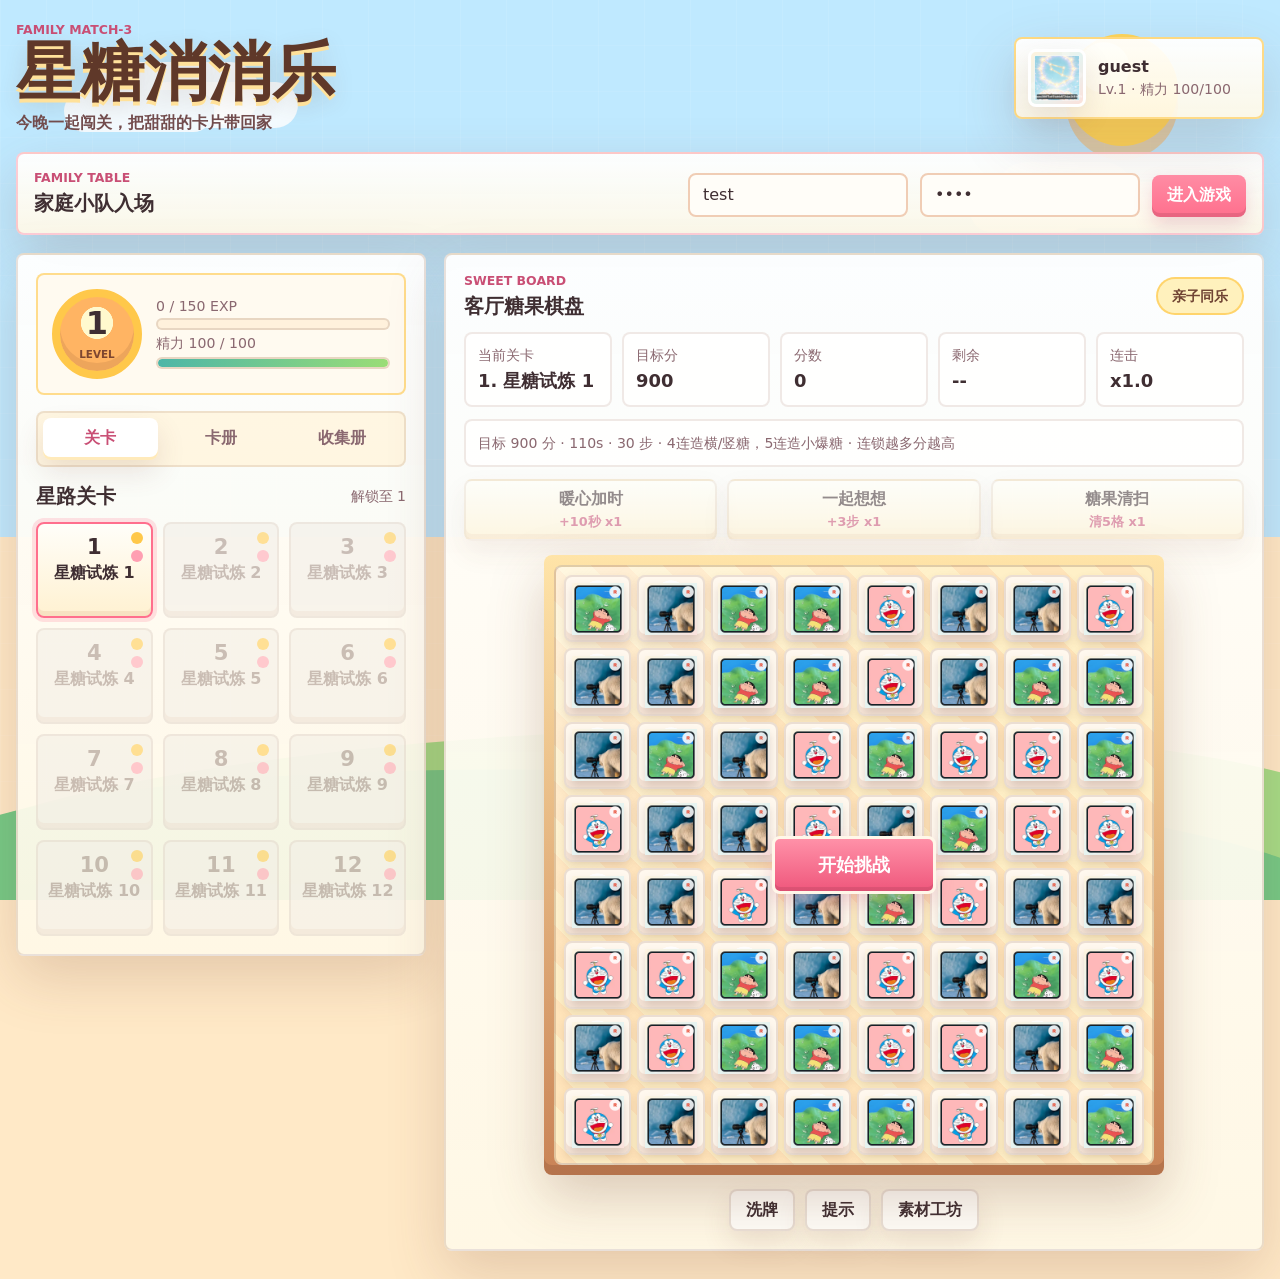
==== commit b92f2c4b: "add advanced match3 gameplay" ====
--- a/match-3-game/index.html
+++ b/match-3-game/index.html
@@ -111,9 +111,28 @@
               <span>剩余</span>
               <strong id="timerText">--</strong>
             </div>
+            <div>
+              <span>连击</span>
+              <strong id="comboText">x1.0</strong>
+            </div>
           </div>
 
           <div class="objective-strip" id="objectiveText">选择已解锁关卡后开始。</div>
+
+          <div class="family-skills" aria-label="家庭帮手技能">
+            <button id="skillTimeButton" type="button" data-skill="time">
+              <strong>暖心加时</strong>
+              <span>+10秒</span>
+            </button>
+            <button id="skillStepsButton" type="button" data-skill="steps">
+              <strong>一起想想</strong>
+              <span>+3步</span>
+            </button>
+            <button id="skillSweepButton" type="button" data-skill="sweep">
+              <strong>糖果清扫</strong>
+              <span>清5格</span>
+            </button>
+          </div>
 
           <div class="board-wrap">
             <div class="board" id="board"></div>
--- a/match-3-game/styles.css
+++ b/match-3-game/styles.css
@@ -537,7 +537,7 @@
 
 .hud {
   display: grid;
-  grid-template-columns: repeat(4, minmax(0, 1fr));
+  grid-template-columns: repeat(5, minmax(0, 1fr));
   gap: 10px;
 }
 
@@ -557,6 +557,35 @@
 .objective-strip {
   margin: 12px 0;
   line-height: 1.45;
+}
+
+.family-skills {
+  display: grid;
+  grid-template-columns: repeat(3, minmax(0, 1fr));
+  gap: 10px;
+  margin: 0 0 14px;
+}
+
+.family-skills button {
+  min-height: 62px;
+  align-content: center;
+  gap: 4px;
+  background: linear-gradient(180deg, #fffdf8, #fff0cf);
+  color: var(--ink);
+  border: 2px solid rgba(139, 89, 62, 0.16);
+  box-shadow:
+    inset 0 -5px 0 rgba(184, 117, 73, 0.12),
+    var(--soft-shadow);
+}
+
+.family-skills button strong,
+.family-skills button span {
+  display: block;
+}
+
+.family-skills button span {
+  color: var(--berry);
+  font-size: 0.8rem;
 }
 
 .board-wrap {
@@ -615,6 +644,46 @@
   filter: drop-shadow(0 5px 4px rgba(90, 52, 41, 0.16));
 }
 
+.power-mark {
+  position: absolute;
+  right: 3px;
+  bottom: 3px;
+  width: 24px;
+  height: 24px;
+  display: grid;
+  place-items: center;
+  border-radius: 50%;
+  background: #fff;
+  color: var(--berry);
+  border: 2px solid rgba(255, 200, 74, 0.9);
+  font-size: 0.72rem;
+  font-weight: 900;
+  box-shadow: 0 4px 9px rgba(116, 69, 45, 0.18);
+}
+
+.tile.is-power-row,
+.tile.is-power-col,
+.tile.is-power-bomb {
+  position: relative;
+}
+
+.tile.is-power-row,
+.tile.is-power-col {
+  background:
+    radial-gradient(circle at 50% 30%, rgba(255, 255, 255, 0.94) 0 28%, transparent 29%),
+    linear-gradient(135deg, #fff8ee, #dff8f2);
+}
+
+.tile.is-power-bomb {
+  background:
+    radial-gradient(circle at 50% 30%, rgba(255, 255, 255, 0.94) 0 28%, transparent 29%),
+    linear-gradient(135deg, #fff0cc, #ffc1d0);
+  box-shadow:
+    inset 0 -6px 0 rgba(184, 117, 73, 0.15),
+    0 0 0 4px rgba(255, 200, 74, 0.3),
+    0 8px 16px rgba(201, 79, 117, 0.18);
+}
+
 .tile.is-selected {
   transform: scale(1.08);
   box-shadow:
@@ -631,6 +700,14 @@
 .tile.is-clearing {
   opacity: 0;
   transform: scale(0.4) rotate(8deg);
+}
+
+.tile.is-helped {
+  opacity: 0;
+  transform: scale(1.18) rotate(-8deg);
+  box-shadow:
+    inset 0 -6px 0 rgba(184, 117, 73, 0.15),
+    0 0 0 7px rgba(77, 182, 167, 0.32);
 }
 
 .start-button {
@@ -768,6 +845,10 @@
     grid-template-columns: repeat(2, minmax(0, 1fr));
   }
 
+  .family-skills {
+    grid-template-columns: 1fr;
+  }
+
   .hud div {
     min-height: 70px;
   }
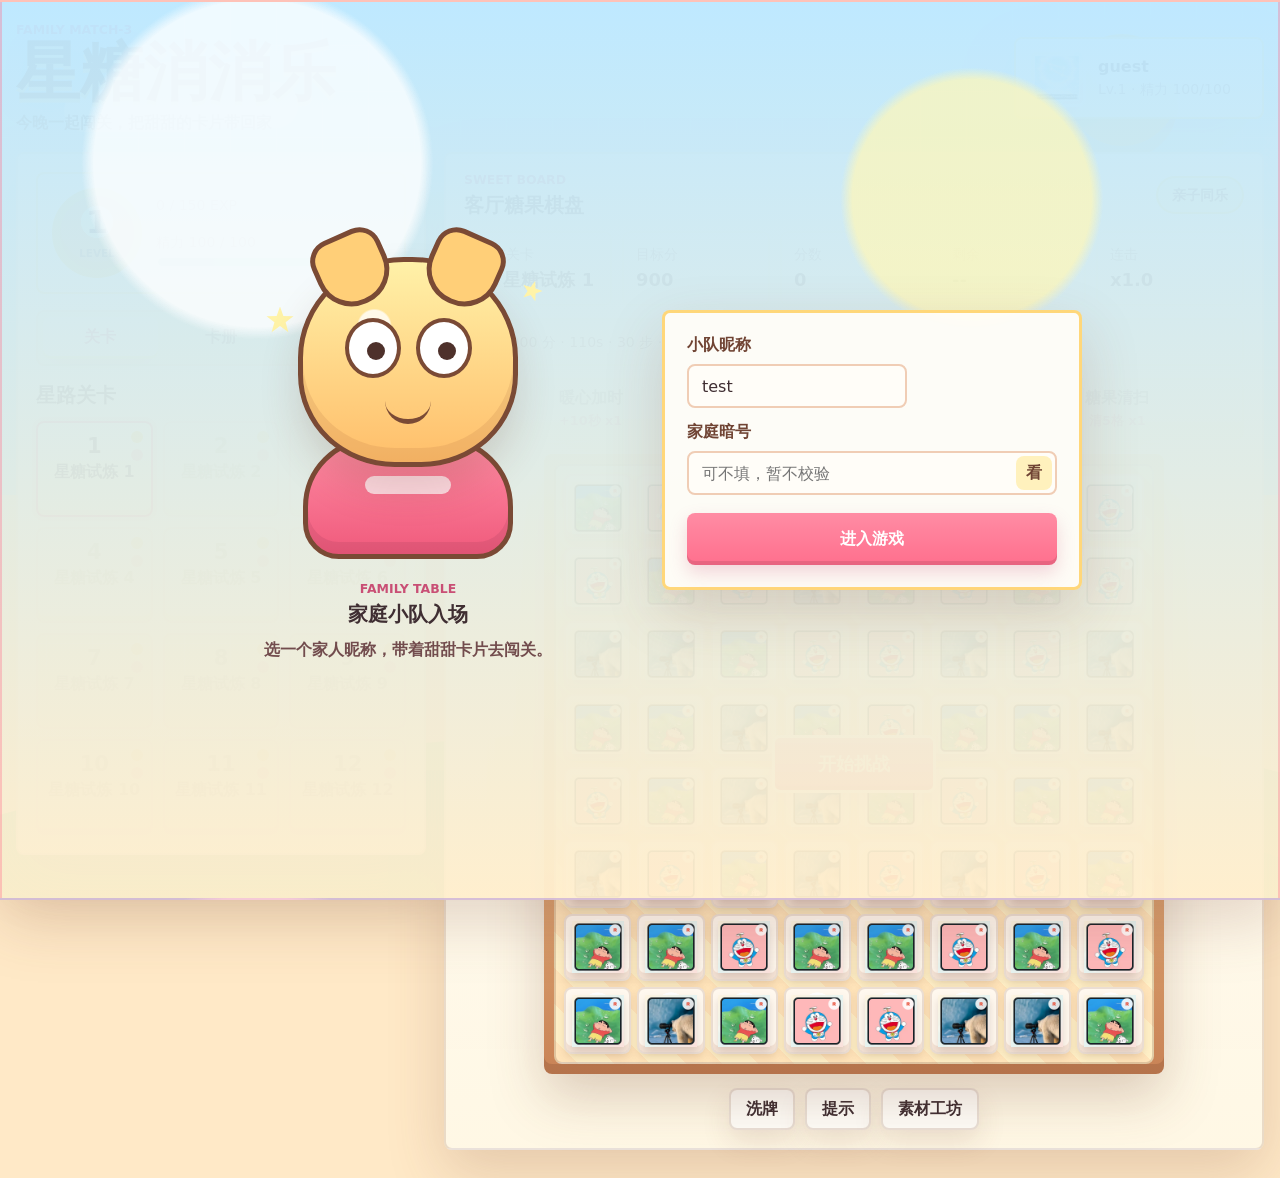
==== commit 4707813f: "add animated family login and advanced match3 play" ====
--- a/match-3-game/index.html
+++ b/match-3-game/index.html
@@ -30,14 +30,47 @@
         </div>
       </header>
 
-      <section class="login-panel" id="loginPanel">
-        <div>
-          <p class="eyebrow">Family Table</p>
-          <h2>家庭小队入场</h2>
+      <section class="login-panel" id="loginPanel" aria-labelledby="loginTitle">
+        <div class="login-stage">
+          <div class="login-mascot" id="loginMascot" aria-hidden="true">
+            <div class="mascot-star star-one"></div>
+            <div class="mascot-star star-two"></div>
+            <div class="mascot-head">
+              <div class="mascot-ear ear-left"></div>
+              <div class="mascot-ear ear-right"></div>
+              <div class="mascot-face">
+                <div class="mascot-eye eye-left"><i></i></div>
+                <div class="mascot-eye eye-right"><i></i></div>
+                <div class="mascot-mouth"></div>
+              </div>
+              <div class="mascot-arm arm-left"></div>
+              <div class="mascot-arm arm-right"></div>
+            </div>
+            <div class="mascot-body">
+              <span></span>
+            </div>
+          </div>
+          <div class="login-copy">
+            <p class="eyebrow">Family Table</p>
+            <h2 id="loginTitle">家庭小队入场</h2>
+            <p>选一个家人昵称，带着甜甜卡片去闯关。</p>
+          </div>
         </div>
-        <input id="usernameInput" type="text" value="test" maxlength="64" placeholder="账号" />
-        <input id="passwordInput" type="password" value="test" maxlength="255" placeholder="密码" />
-        <button id="loginButton" type="button">进入游戏</button>
+
+        <form class="login-form" id="loginForm">
+          <label class="login-field">
+            <span>小队昵称</span>
+            <input id="usernameInput" type="text" value="test" maxlength="64" placeholder="例如：糖糖一家" autocomplete="username" />
+          </label>
+          <label class="login-field">
+            <span>家庭暗号</span>
+            <span class="password-wrap">
+              <input id="passwordInput" type="password" maxlength="255" placeholder="可不填，暂不校验" autocomplete="current-password" />
+              <button id="passwordToggle" type="button" aria-label="显示或隐藏家庭暗号">看</button>
+            </span>
+          </label>
+          <button id="loginButton" type="submit">进入游戏</button>
+        </form>
       </section>
 
       <section class="game-layout">
--- a/match-3-game/styles.css
+++ b/match-3-game/styles.css
@@ -235,15 +235,278 @@
 }
 
 .login-panel {
-  align-items: end;
-  gap: 12px;
-  padding: 16px;
-  margin-bottom: 18px;
+  position: fixed;
+  inset: 0;
+  z-index: 15;
+  display: grid;
+  grid-template-columns: minmax(280px, 420px) minmax(280px, 420px);
+  align-items: center;
+  justify-content: center;
+  gap: clamp(18px, 4vw, 44px);
+  padding: 24px;
+  margin: 0;
   border-color: rgba(255, 111, 141, 0.35);
-}
-
-.login-panel div {
-  margin-right: auto;
+  border-radius: 0;
+  background:
+    radial-gradient(circle at 20% 18%, rgba(255, 255, 255, 0.75) 0 13%, transparent 14%),
+    radial-gradient(circle at 76% 22%, rgba(255, 247, 184, 0.72) 0 10%, transparent 11%),
+    linear-gradient(180deg, rgba(190, 232, 255, 0.96), rgba(255, 238, 205, 0.96));
+  transition:
+    opacity 260ms ease,
+    visibility 260ms ease,
+    transform 260ms ease;
+}
+
+.login-panel.is-hidden {
+  opacity: 0;
+  visibility: hidden;
+  transform: translateY(-12px);
+  pointer-events: none;
+}
+
+.login-stage,
+.login-form {
+  position: relative;
+  z-index: 1;
+}
+
+.login-stage {
+  display: grid;
+  justify-items: center;
+  gap: 22px;
+}
+
+.login-copy {
+  max-width: 390px;
+  text-align: center;
+}
+
+.login-copy p:last-child {
+  margin: 10px 0 0;
+  color: #724c4d;
+  font-weight: 800;
+  line-height: 1.5;
+}
+
+.login-mascot {
+  --look-x: 0px;
+  --look-y: 0px;
+  position: relative;
+  width: min(320px, 70vw);
+  height: 320px;
+  display: grid;
+  place-items: end center;
+}
+
+.mascot-head {
+  position: absolute;
+  top: 18px;
+  width: 220px;
+  height: 210px;
+  border: 5px solid #7a4a35;
+  border-radius: 48% 48% 44% 44%;
+  background:
+    radial-gradient(circle at 34% 32%, rgba(255, 255, 255, 0.78) 0 8%, transparent 9%),
+    linear-gradient(180deg, #fff1a8, #ffbe6a);
+  box-shadow:
+    inset 0 -14px 0 rgba(151, 78, 45, 0.12),
+    0 22px 38px rgba(111, 66, 42, 0.18);
+  transition: transform 220ms ease;
+}
+
+.login-mascot.is-curious .mascot-head {
+  transform: translateY(-8px) rotate(-2deg);
+}
+
+.mascot-ear {
+  position: absolute;
+  top: -30px;
+  width: 74px;
+  height: 74px;
+  border: 5px solid #7a4a35;
+  border-radius: 22px 22px 36px 36px;
+  background: #ffcf78;
+}
+
+.ear-left {
+  left: 12px;
+  transform: rotate(-24deg);
+}
+
+.ear-right {
+  right: 12px;
+  transform: rotate(24deg);
+}
+
+.mascot-face {
+  position: absolute;
+  inset: 56px 34px 38px;
+  display: grid;
+  grid-template-columns: 1fr 1fr;
+  justify-items: center;
+  align-items: start;
+}
+
+.mascot-eye {
+  position: relative;
+  width: 56px;
+  height: 60px;
+  border: 4px solid #7a4a35;
+  border-radius: 50%;
+  background: #fff;
+  overflow: hidden;
+}
+
+.mascot-eye i {
+  position: absolute;
+  left: 18px;
+  top: 20px;
+  width: 18px;
+  height: 18px;
+  border-radius: 50%;
+  background: #4e312b;
+  transform: translate(var(--look-x), var(--look-y));
+  transition: transform 120ms ease;
+}
+
+.mascot-mouth {
+  position: absolute;
+  left: 50%;
+  bottom: 0;
+  width: 46px;
+  height: 24px;
+  border-bottom: 5px solid #7a4a35;
+  border-radius: 0 0 999px 999px;
+  transform: translateX(-50%);
+}
+
+.mascot-arm {
+  position: absolute;
+  top: 118px;
+  width: 74px;
+  height: 36px;
+  border: 5px solid #7a4a35;
+  border-radius: 999px;
+  background: #ffaf80;
+  opacity: 0;
+  transition:
+    opacity 180ms ease,
+    transform 220ms ease;
+}
+
+.arm-left {
+  left: 8px;
+  transform: rotate(24deg) translateY(26px);
+}
+
+.arm-right {
+  right: 8px;
+  transform: rotate(-24deg) translateY(26px);
+}
+
+.login-mascot.is-shy .mascot-arm,
+.login-mascot.is-peeking .mascot-arm {
+  opacity: 1;
+}
+
+.login-mascot.is-shy .arm-left {
+  transform: rotate(-8deg) translate(34px, -22px);
+}
+
+.login-mascot.is-shy .arm-right {
+  transform: rotate(8deg) translate(-34px, -22px);
+}
+
+.login-mascot.is-peeking .arm-left {
+  transform: rotate(-8deg) translate(30px, -18px);
+}
+
+.login-mascot.is-peeking .arm-right {
+  transform: rotate(10deg) translate(-10px, -2px);
+}
+
+.mascot-body {
+  width: 210px;
+  height: 122px;
+  border: 5px solid #7a4a35;
+  border-radius: 70px 70px 36px 36px;
+  background: linear-gradient(180deg, #ff8ca4, #f05a7c);
+  box-shadow: inset 0 -12px 0 rgba(126, 44, 70, 0.14);
+}
+
+.mascot-body span {
+  display: block;
+  width: 86px;
+  height: 18px;
+  margin: 34px auto 0;
+  border-radius: 999px;
+  background: rgba(255, 255, 255, 0.72);
+}
+
+.mascot-star {
+  position: absolute;
+  width: 28px;
+  height: 28px;
+  background: #fff3a8;
+  clip-path: polygon(50% 0, 62% 34%, 98% 35%, 70% 56%, 80% 92%, 50% 70%, 20% 92%, 30% 56%, 2% 35%, 38% 34%);
+  filter: drop-shadow(0 5px 6px rgba(118, 70, 55, 0.14));
+}
+
+.star-one {
+  left: 18px;
+  top: 68px;
+}
+
+.star-two {
+  right: 22px;
+  top: 38px;
+  transform: scale(0.75) rotate(18deg);
+}
+
+.login-form {
+  display: grid;
+  gap: 14px;
+  padding: 22px;
+  border: 3px solid rgba(255, 200, 74, 0.72);
+  border-radius: 8px;
+  background: rgba(255, 253, 248, 0.95);
+  box-shadow: var(--shadow);
+}
+
+.login-field {
+  display: grid;
+  gap: 8px;
+}
+
+.login-field span:first-child {
+  color: #704434;
+  font-weight: 900;
+}
+
+.password-wrap {
+  position: relative;
+  display: block;
+}
+
+.password-wrap input {
+  width: 100%;
+  padding-right: 58px;
+}
+
+#passwordToggle {
+  position: absolute;
+  top: 5px;
+  right: 5px;
+  min-height: 34px;
+  padding: 0 10px;
+  background: #fff1bd;
+  color: #704434;
+  box-shadow: none;
+}
+
+.login-form #loginButton {
+  min-height: 52px;
+  margin-top: 4px;
 }
 
 input {
@@ -833,6 +1096,8 @@
 
   .login-panel {
     align-items: stretch;
+    grid-template-columns: 1fr;
+    overflow-y: auto;
   }
 
   input {
